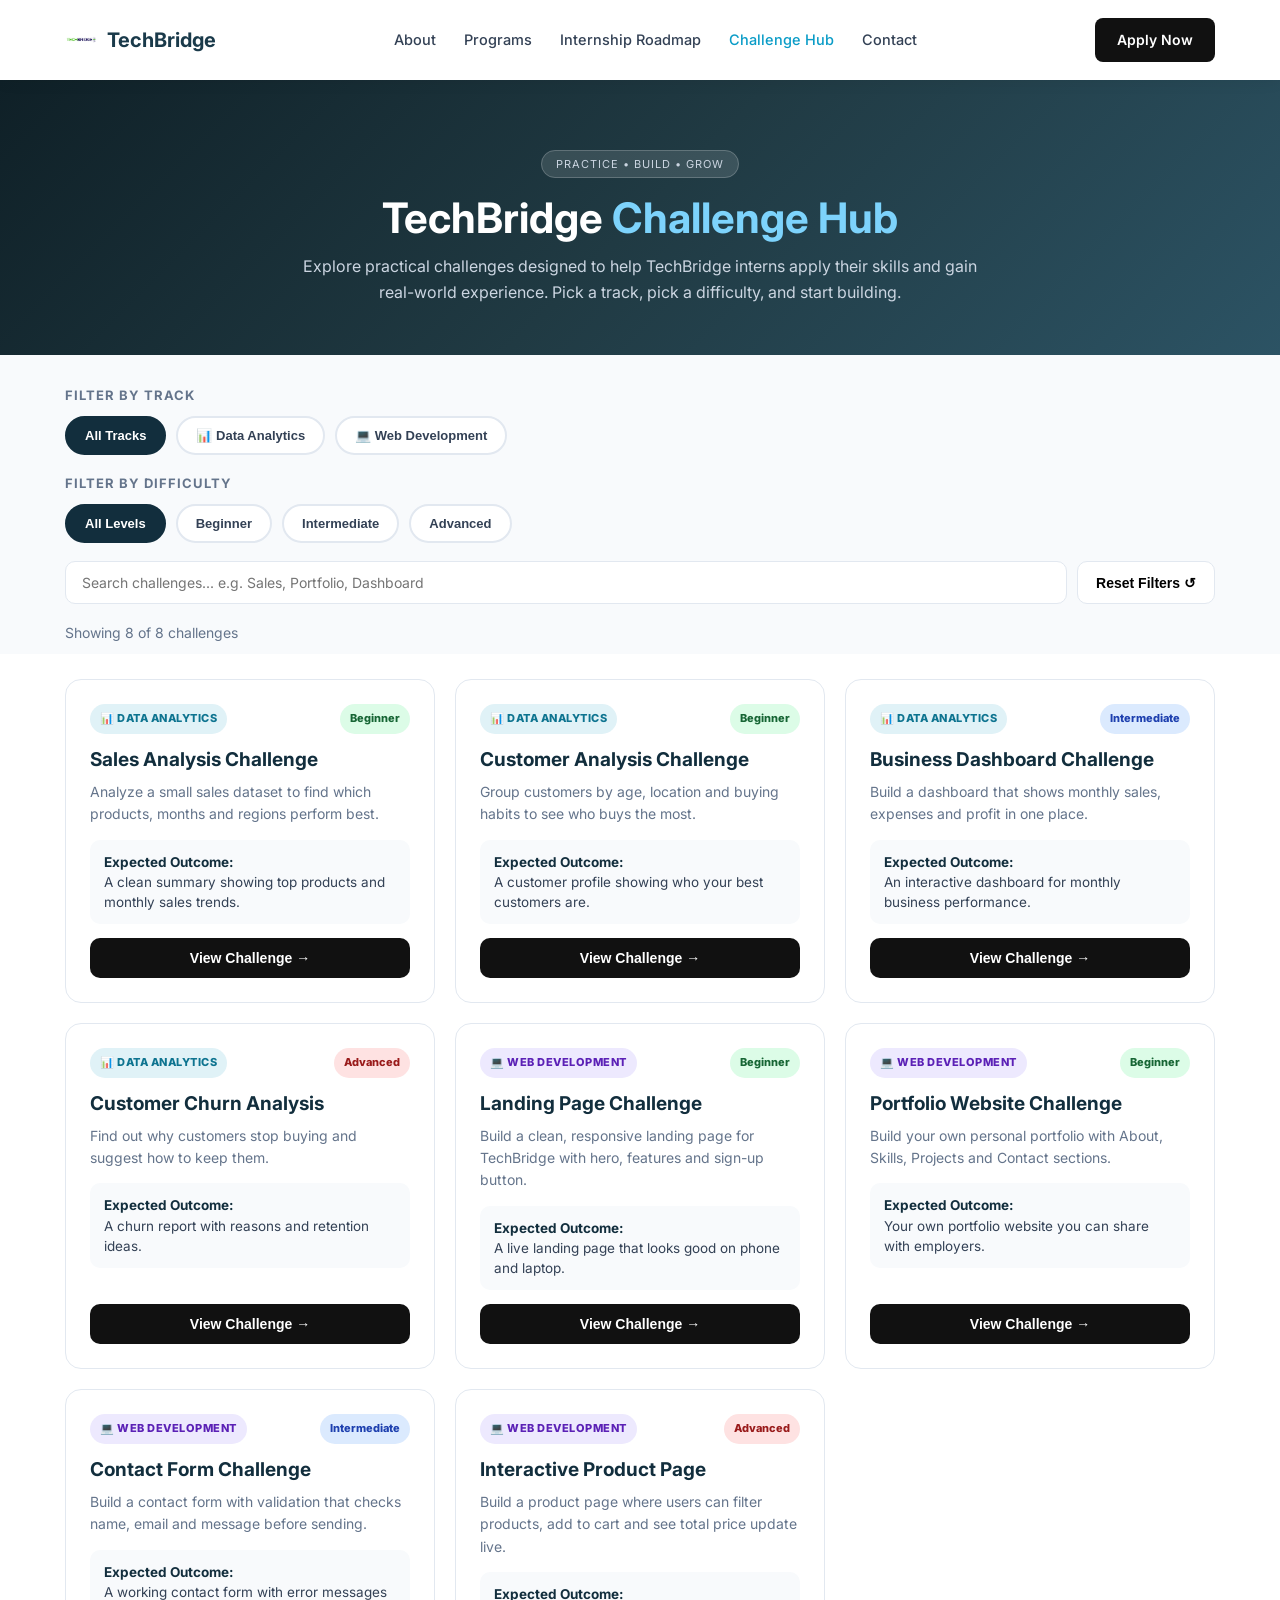
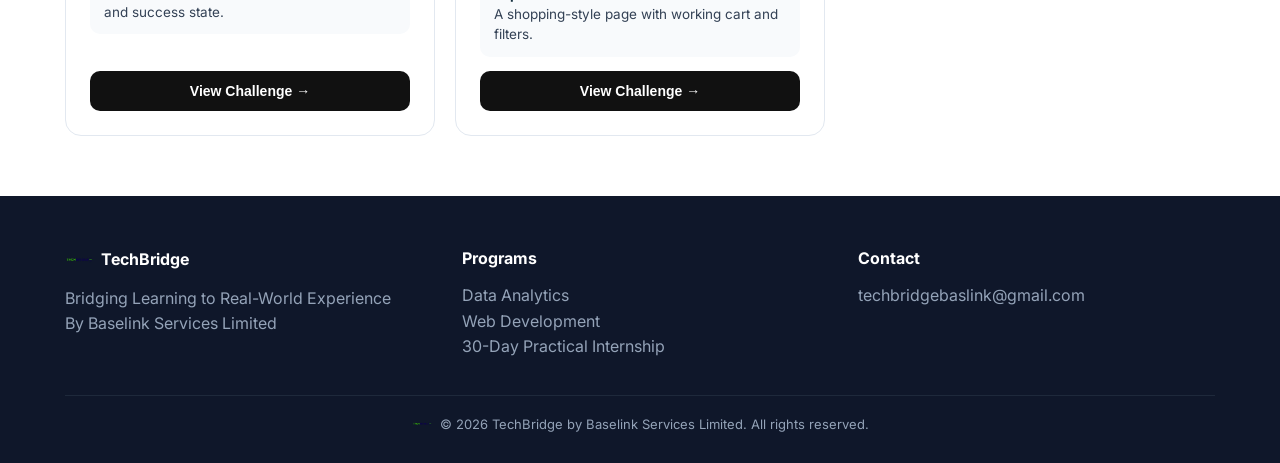
==== challenges.html @ 9f3c5fed "Add files via upload" ====
<!DOCTYPE html>
<html lang="en">
<head>
<meta charset="UTF-8">
<meta name="viewport" content="width=device-width, initial-scale=1.0">
<title>Challenge Hub - TechBridge by Baselink Services</title>
<link rel="icon" type="image/png" href="logo.png">
<link rel="stylesheet" href="style.css">
<link href="https://fonts.googleapis.com/css2?family=Inter:wght@400;600;700&display=swap" rel="stylesheet">
<style>
.challenges-hero{padding:70px 0 50px 0;background:linear-gradient(135deg,#0f2027 0%,#203a43 50%,#2c5364 100%);color:#fff;text-align:center}
.challenges-hero h1{font-size:42px;line-height:1.15;margin:18px 0 12px}
.challenges-hero h1 span{color:#7dd3fc}
.challenges-hero p{color:#cbd5e1;max-width:700px;margin:0 auto;font-size:16px}
.filters-wrap{background:#f8fafc;padding:30px 0 10px}
.filter-group{margin-bottom:18px}
.filter-label{font-size:13px;font-weight:700;letter-spacing:1px;text-transform:uppercase;color:#64748b;margin-bottom:10px}
.filter-row{display:flex;gap:10px;flex-wrap:wrap}
.filter-btn{padding:10px 18px;border:2px solid #e2e8f0;background:#fff;border-radius:999px;cursor:pointer;font-weight:700;font-size:13px;color:#334155}
.filter-btn.active{background:#122e3d;color:#fff;border-color:#122e3d}
.filter-btn.active-blue{background:#2563eb;border-color:#2563eb;color:#fff}
.search-row{display:flex;gap:10px;flex-wrap:wrap;margin-top:18px}
.search-input{flex:1;min-width:220px;padding:12px 16px;border:1px solid #e2e8f0;border-radius:10px;font-size:14px;font-family:inherit}
.reset-btn{padding:12px 18px;border:1px solid #e2e8f0;background:#fff;border-radius:10px;cursor:pointer;font-weight:700;font-size:14px}
.results-text{margin:18px 0 0;color:#64748b;font-size:14px}
.challenges-grid{display:grid;grid-template-columns:1fr 1fr 1fr;gap:20px;padding:25px 0 60px}
.ch-card{background:#fff;border:1px solid #e2e8f0;border-radius:16px;padding:24px;display:flex;flex-direction:column}
.ch-card.hidden{display:none}
.ch-top{display:flex;justify-content:space-between;align-items:flex-start;gap:10px}
.track-tag{font-size:11px;font-weight:800;padding:6px 10px;border-radius:999px;letter-spacing:0.5px;text-transform:uppercase}
.track-tag.data{background:#e0f2f7;color:#0e7490}
.track-tag.web{background:#ede9fe;color:#5b21b6}
.diff-tag{font-size:11px;font-weight:800;padding:6px 10px;border-radius:999px}
.diff-tag.Beginner{background:#dcfce7;color:#166534}
.diff-tag.Intermediate{background:#dbeafe;color:#1e40af}
.diff-tag.Advanced{background:#fee2e2;color:#991b1b}
.ch-card h3{font-size:19px;color:#122e3d;margin:14px 0 8px;line-height:1.3}
.ch-card p{font-size:14px;color:#64748b;line-height:1.6}
.outcome-box{background:#f8fafc;border-radius:10px;padding:12px 14px;margin:14px 0;font-size:13.5px;color:#334155;line-height:1.5}
.outcome-box strong{color:#122e3d}
.view-btn{margin-top:auto;background:#111;color:#fff;border:none;padding:12px;border-radius:10px;font-weight:700;cursor:pointer;font-size:14px;width:100%}
.view-btn:hover{background:#0a9cc7}
.no-results{display:none;text-align:center;padding:40px;background:#fff;border:1px dashed #cbd5e1;border-radius:16px;margin-bottom:50px}
.no-results h3{color:#122e3d}
.no-results p{color:#64748b}
/* Modal */
.modal-overlay{display:none;position:fixed;inset:0;background:rgba(0,0,0,0.6);z-index:100;align-items:center;justify-content:center;padding:16px}
.modal-overlay.open{display:flex}
.modal{background:#fff;border-radius:18px;max-width:600px;width:100%;max-height:90vh;overflow-y:auto;padding:28px;position:relative}
.modal-close{position:absolute;top:14px;right:14px;background:#f1f5f9;border:none;width:36px;height:36px;border-radius:50%;cursor:pointer;font-size:18px}
.modal h2{color:#122e3d;font-size:24px;padding-right:30px;line-height:1.3}
.modal-meta{display:flex;gap:8px;flex-wrap:wrap;margin:14px 0}
.modal-section{margin-top:18px}
.modal-section h4{color:#122e3d;font-size:14px;margin-bottom:6px}
.modal-section p,.modal-section li{color:#475569;font-size:14px;line-height:1.6}
.modal-section ul{padding-left:18px}
@media(max-width:900px){.challenges-grid{grid-template-columns:1fr 1fr}.challenges-hero h1{font-size:32px}}
@media(max-width:600px){.challenges-grid{grid-template-columns:1fr}.filter-row{overflow-x:auto;flex-wrap:nowrap;padding-bottom:6px}.search-row{flex-direction:column}.modal{padding:20px}}
</style>
</head>
<body>
<nav class="navbar"><div class="container">
<div class="logo"><img src="logo.png" alt="TechBridge Logo" style="height:32px;width:32px;object-fit:contain;border-radius:6px;"><span>TechBridge</span></div>
<ul class="nav-links">
<li><a href="index.html#about">About</a></li>
<li><a href="programs.html">Programs</a></li>
<li><a href="roadmap.html">Internship Roadmap</a></li>
<li><a href="challenges.html" style="color:#0a9cc7;">Challenge Hub</a></li>
<li><a href="index.html#contact">Contact</a></li>
</ul>
<a href="https://forms.gle/8EbdSy5ttGfLZfjv5" target="_blank" class="btn btn-primary">Apply Now</a>
</div></nav>

<section class="challenges-hero"><div class="container">
<span class="badge">PRACTICE • BUILD • GROW</span>
<h1>TechBridge <span>Challenge Hub</span></h1>
<p>Explore practical challenges designed to help TechBridge interns apply their skills and gain real-world experience. Pick a track, pick a difficulty, and start building.</p>
</div></section>

<section class="filters-wrap"><div class="container">
<div class="filter-group"><div class="filter-label">Filter by Track</div><div class="filter-row" id="trackFilters">
<button class="filter-btn active" data-track="All">All Tracks</button>
<button class="filter-btn" data-track="Data Analytics">📊 Data Analytics</button>
<button class="filter-btn" data-track="Web Development">💻 Web Development</button>
</div></div>
<div class="filter-group"><div class="filter-label">Filter by Difficulty</div><div class="filter-row" id="diffFilters">
<button class="filter-btn active" data-diff="All">All Levels</button>
<button class="filter-btn" data-diff="Beginner">Beginner</button>
<button class="filter-btn" data-diff="Intermediate">Intermediate</button>
<button class="filter-btn" data-diff="Advanced">Advanced</button>
</div></div>
<div class="search-row">
<input type="text" id="searchInput" class="search-input" placeholder="Search challenges... e.g. Sales, Portfolio, Dashboard">
<button class="reset-btn" id="resetBtn">Reset Filters ↺</button>
</div>
<p class="results-text" id="resultsText">Showing 8 of 8 challenges</p>
</div></section>

<section><div class="container">
<div class="challenges-grid" id="challengesGrid"></div>
<div class="no-results" id="noResults"><h3>No challenges found 😕</h3><p>Try a different track, difficulty, or search word.</p><button class="btn btn-primary" id="resetBtn2" style="margin-top:14px;border:none;cursor:pointer">Show All Challenges</button></div>
</div></section>

<footer class="footer"><div class="container"><div class="footer-grid">
<div><h4 style="display:flex;align-items:center;gap:8px;"><img src="logo.png" alt="TechBridge Logo" style="height:28px;width:28px;object-fit:contain;border-radius:4px;">TechBridge</h4><p>Bridging Learning to Real-World Experience<br>By Baselink Services Limited</p></div>
<div><h4>Programs</h4><p>Data Analytics<br>Web Development<br>30-Day Practical Internship</p></div>
<div><h4>Contact</h4><p>techbridgebaslink@gmail.com</p></div>
</div><div class="footer-bottom" style="display:flex;align-items:center;justify-content:center;gap:8px;"><img src="logo.png" alt="TechBridge" style="height:20px;width:20px;object-fit:contain;">© 2026 TechBridge by Baselink Services Limited. All rights reserved.</div></div></footer>

<!-- MODAL -->
<div class="modal-overlay" id="modalOverlay"><div class="modal">
<button class="modal-close" id="modalClose">×</button>
<h2 id="modalTitle"></h2>
<div class="modal-meta" id="modalMeta"></div>
<div class="modal-section"><h4>🎯 Objective</h4><p id="modalObjective"></p></div>
<div class="modal-section"><h4>🛠️ Skills Required</h4><p id="modalSkills"></p></div>
<div class="modal-section"><h4>🧰 Tools You Can Use</h4><p id="modalTools"></p></div>
<div class="modal-section"><h4>📦 What You Need To Produce</h4><p id="modalDeliverable"></p></div>
<div class="modal-section"><h4>⏱️ Estimated Time & Expected Result</h4><p id="modalTime"></p><p id="modalResult" style="margin-top:6px"></p></div>
<a href="https://forms.gle/8EbdSy5ttGfLZfjv5" target="_blank" class="btn btn-primary" style="display:block;text-align:center;margin-top:20px">Apply To Try This Challenge</a>
</div></div>

<script>
const challenges = [
{title:"Sales Analysis Challenge", track:"Data Analytics", diff:"Beginner", desc:"Analyze a small sales dataset to find which products, months and regions perform best.", outcome:"A clean summary showing top products and monthly sales trends.", objective:"Analyze sales information and identify important trends that can help a business make better decisions.", skills:"Excel / Google Sheets, data cleaning, basic formulas, sorting and filtering", tools:"Google Sheets, Excel", deliverable:"A cleaned sales sheet + 2 charts + 1 short summary of findings", time:"2-3 days • Beginner friendly", result:"A simple report showing best-selling products, slowest months, and 3 recommendations."},
{title:"Customer Analysis Challenge", track:"Data Analytics", diff:"Beginner", desc:"Group customers by age, location and buying habits to see who buys the most.", outcome:"A customer profile showing who your best customers are.", objective:"Understand different customer groups and what drives their purchases.", skills:"Data cleaning, COUNTIF, Pivot Tables, basic charts", tools:"Google Sheets, Excel", deliverable:"Pivot table + customer breakdown chart + short insights", time:"2-3 days", result:"A clear breakdown of top customer groups and what they buy."},
{title:"Business Dashboard Challenge", track:"Data Analytics", diff:"Intermediate", desc:"Build a dashboard that shows monthly sales, expenses and profit in one place.", outcome:"An interactive dashboard for monthly business performance.", objective:"Turn raw business data into a dashboard a manager can read in 1 minute.", skills:"Data cleaning, Pivot Tables, charts, dashboard layout", tools:"Google Sheets / Excel, Canva for layout", deliverable:"1 dashboard sheet with KPIs, charts and filters", time:"3-4 days", result:"A dashboard showing monthly sales, profit, top products and trends."},
{title:"Customer Churn Analysis", track:"Data Analytics", diff:"Advanced", desc:"Find out why customers stop buying and suggest how to keep them.", outcome:"A churn report with reasons and retention ideas.", objective:"Analyze customer data to spot patterns in customers who leave.", skills:"SQL basics, data cleaning, analysis, storytelling with data", tools:"Google Sheets, SQL, Excel", deliverable:"Churn analysis + charts + 5 retention recommendations", time:"4-5 days", result:"A report showing churn rate, common reasons, and how to reduce it."},
{title:"Landing Page Challenge", track:"Web Development", diff:"Beginner", desc:"Build a clean, responsive landing page for TechBridge with hero, features and sign-up button.", outcome:"A live landing page that looks good on phone and laptop.", objective:"Create a professional landing page using HTML and CSS.", skills:"HTML, CSS, responsive design, layout", tools:"VS Code, Chrome, Netlify", deliverable:"1 landing page (index.html + style.css) deployed online", time:"2-3 days", result:"A responsive TechBridge landing page with working links."},
{title:"Portfolio Website Challenge", track:"Web Development", diff:"Beginner", desc:"Build your own personal portfolio with About, Skills, Projects and Contact sections.", outcome:"Your own portfolio website you can share with employers.", objective:"Showcase your skills and projects in a personal website.", skills:"HTML, CSS, responsive design", tools:"VS Code, GitHub, Netlify", deliverable:"Multi-section portfolio website with your real projects", time:"3-4 days", result:"A shareable portfolio link with your work and contact info."},
{title:"Contact Form Challenge", track:"Web Development", diff:"Intermediate", desc:"Build a contact form with validation that checks name, email and message before sending.", outcome:"A working contact form with error messages and success state.", objective:"Build a form that validates user input using JavaScript.", skills:"HTML, CSS, JavaScript, form validation", tools:"VS Code, JavaScript", deliverable:"Contact page with validated form + success message", time:"2-3 days", result:"A form that stops empty/invalid submissions and confirms success."},
{title:"Interactive Product Page", track:"Web Development", diff:"Advanced", desc:"Build a product page where users can filter products, add to cart and see total price update live.", outcome:"A shopping-style page with working cart and filters.", objective:"Build an interactive page that responds to user actions without refreshing.", skills:"HTML, CSS, JavaScript, DOM, arrays, events", tools:"VS Code, JavaScript", deliverable:"Product page + filter buttons + working cart", time:"4-5 days", result:"A page where filtering and cart update instantly with JavaScript."}
];
let selectedTrack="All", selectedDiff="All", searchText="";
const grid=document.getElementById('challengesGrid');
function render(){
  grid.innerHTML="";
  let shown=0;
  challenges.forEach((c,i)=>{
    const matchTrack = selectedTrack==="All" || c.track===selectedTrack;
    const matchDiff = selectedDiff==="All" || c.diff===selectedDiff;
    const matchSearch = c.title.toLowerCase().includes(searchText) || c.desc.toLowerCase().includes(searchText);
    if(matchTrack && matchDiff && matchSearch){
      shown++;
      const card=document.createElement('div');
      card.className='ch-card';
      card.innerHTML=`<div class="ch-top"><span class="track-tag ${c.track==='Data Analytics'?'data':'web'}">${c.track==='Data Analytics'?'📊 Data Analytics':'💻 Web Development'}</span><span class="diff-tag ${c.diff}">${c.diff}</span></div><h3>${c.title}</h3><p>${c.desc}</p><div class="outcome-box"><strong>Expected Outcome:</strong><br>${c.outcome}</div><button class="view-btn" onclick="openModal(${i})">View Challenge →</button>`;
      grid.appendChild(card);
    }
  });
  document.getElementById('resultsText').textContent=`Showing ${shown} of ${challenges.length} challenges`;
  document.getElementById('noResults').style.display = shown===0 ? 'block' : 'none';
}
function openModal(i){
  const c=challenges[i];
  document.getElementById('modalTitle').textContent=c.title;
  document.getElementById('modalMeta').innerHTML=`<span class="track-tag ${c.track==='Data Analytics'?'data':'web'}">${c.track}</span><span class="diff-tag ${c.diff}">${c.diff}</span>`;
  document.getElementById('modalObjective').textContent=c.objective;
  document.getElementById('modalSkills').textContent=c.skills;
  document.getElementById('modalTools').textContent=c.tools;
  document.getElementById('modalDeliverable').textContent=c.deliverable;
  document.getElementById('modalTime').textContent="⏱️ "+c.time;
  document.getElementById('modalResult').textContent="✅ Expected Result: "+c.result;
  document.getElementById('modalOverlay').classList.add('open');
}
function closeModal(){document.getElementById('modalOverlay').classList.remove('open');}
document.getElementById('modalClose').onclick=closeModal;
document.getElementById('modalOverlay').onclick=(e)=>{if(e.target.id==='modalOverlay') closeModal();};
document.querySelectorAll('#trackFilters .filter-btn').forEach(btn=>{btn.onclick=()=>{document.querySelectorAll('#trackFilters .filter-btn').forEach(b=>b.classList.remove('active'));btn.classList.add('active');selectedTrack=btn.dataset.track;render();}});
document.querySelectorAll('#diffFilters .filter-btn').forEach(btn=>{btn.onclick=()=>{document.querySelectorAll('#diffFilters .filter-btn').forEach(b=>b.classList.remove('active'));btn.classList.add('active');selectedDiff=btn.dataset.diff;render();}});
document.getElementById('searchInput').oninput=(e)=>{searchText=e.target.value.toLowerCase();render();};
function resetAll(){selectedTrack="All";selectedDiff="All";searchText="";document.getElementById('searchInput').value="";document.querySelectorAll('.filter-btn').forEach(b=>b.classList.remove('active'));document.querySelector('#trackFilters .filter-btn').classList.add('active');document.querySelector('#diffFilters .filter-btn').classList.add('active');render();}
document.getElementById('resetBtn').onclick=resetAll;
document.getElementById('resetBtn2').onclick=resetAll;
render();
</script>
</body>
</html>
---- style.css ----
* { margin:0; padding:0; box-sizing:border-box; }
body { font-family: 'Inter', sans-serif; background:#fff; color:#1e293b; line-height:1.6; }
.container { width:90%; max-width:1150px; margin:0 auto; }
a { text-decoration:none; }

/* HEADER FIX - Left/Right Horizontal Arrangement */
.navbar { background:#fff; padding:18px 0; position:sticky; top:0; z-index:10; box-shadow:0 2px 15px rgba(0,0,0,0.06); }
.navbar .container { display:flex; justify-content:space-between; align-items:center; }
.logo { display:flex; align-items:center; gap:10px; font-weight:700; font-size:20px; color:#1a3a4a; }
.logo-icon { background:#1a3a4a; color:#fff; width:36px; height:36px; display:flex; align-items:center; justify-content:center; border-radius:7px; font-size:14px; }
.nav-links { display:flex; list-style:none; gap:28px; flex-direction:row; }
.nav-links a { color:#334155; font-weight:500; font-size:14.5px; transition:0.3s; }
.nav-links a:hover { color:#0a9cc7; } /* HOVER COLOR CHANGE */
.btn { padding:11px 22px; border-radius:8px; font-weight:600; font-size:14px; display:inline-block; transition:0.3s; }
.btn-primary { background:#111; color:#fff; }
.btn-primary:hover { background:#0a9cc7; }
.btn-secondary { background:#fff; color:#111; border:1px solid #e2e8f0; }
.btn-secondary:hover { color:#0a9cc7; border-color:#0a9cc7; }
.btn-light { background:#fff; color:#1a3a4a; margin-top:15px; }
.btn-whatsapp { background:#25D366; color:#fff; margin-top:15px; }

/* HERO - BIG BOX RESPONSIVE + NOT BLACK/WHITE + COLOR */
.hero { 
  background: linear-gradient(135deg, #0f2027 0%, #203a43 50%, #2c5364 100%);
  color:#fff; 
  padding:95px 0 90px 0; 
  text-align:center;
  width:100%;
}
.badge { background:rgba(255,255,255,0.12); border:1px solid rgba(255,255,255,0.2); color:#cbd5e1; padding:6px 14px; border-radius:20px; font-size:11px; text-transform:uppercase; letter-spacing:1px; }
.hero h1 { font-size:52px; font-weight:800; line-height:1.1; margin:22px 0 16px 0; }
.hero h1 span { color:#7dd3fc; }
.hero p { color:#cbd5e1; max-width:700px; margin:0 auto; font-size:17px; }
.hero-buttons { margin-top:30px; display:flex; gap:14px; justify-content:center; flex-wrap:wrap; }
.hero-note { margin-top:22px !important; font-size:13px !important; color:#94a3b8 !important; }

/* ABOUT - WHAT IS TECHBRIDGE DARK BOX + WHO IS IT FOR LIGHT BOX */
.about { padding:75px 0; background:#f8fafc; }
.about-grid { display:flex; gap:28px; align-items:stretch; }
/* DARKER BOX - What is TechBridge */
.about-grid > div:first-child {
  flex:1.2;
  background:#122e3d;
  color:#fff;
  border-radius:18px;
  padding:36px;
}
.about-grid > div:first-child h2 { color:#fff; font-size:28px; margin-bottom:14px; }
.about-grid > div:first-child p { color:#cbd5e1; margin-bottom:12px; }
.about-grid > div:first-child strong { color:#fff; }
.check-list { list-style:none; margin-top:10px; }
.check-list li { color:#cbd5e1; margin-bottom:8px; font-size:14.5px; }
/* LIGHTER BOX - Who is it for - compliments dark */
.about-box {
  flex:0.8;
  background:#e0f2f7;
  border:1px solid #b8e2ed;
  border-radius:18px;
  padding:30px;
}
.about-box h3 { color:#122e3d; font-size:20px; margin-bottom:18px; }
.who-item { background:#fff; border:1px solid #d6eef5; border-radius:12px; padding:14px 16px; margin-bottom:12px; display:flex; flex-direction:column; }
.who-item strong { color:#122e3d; font-size:14px; }
.who-item span { color:#64748b; font-size:13px; margin-top:3px; }

/* PROGRAMS */
.programs { padding:70px 0; text-align:center; }
.section-title { font-size:32px; color:#122e3d; }
.section-subtitle { color:#64748b; margin:10px 0 35px 0; }
.program-cards { display:flex; gap:24px; text-align:left; }
.card { flex:1; background:#fff; border:1px solid #e2e8f0; border-radius:16px; padding:30px; }
.card-dark { background:#122e3d; color:#fff; border-color:#122e3d; }
.card-dark p { color:#cbd5e1; }
.card-dark ul li { color:#cbd5e1; }
.card-icon { font-size:30px; margin-bottom:14px; }
.card h3 { margin-bottom:10px; }
.card p { font-size:14.5px; color:#64748b; margin-bottom:14px; }
.card ul { list-style:none; }
.card ul li { font-size:13.5px; margin-bottom:6px; color:#64748b; }

/* INTERNSHIP */
.internship { padding:60px 0; }
.internship-box { background:linear-gradient(135deg, #122e3d, #2c5364); border-radius:20px; padding:50px; color:#fff; display:flex; gap:40px; }
.badge-light { background:rgba(255,255,255,0.15); color:#fff; }
.internship-box h2 { font-size:32px; margin:18px 0 12px 0; }
.internship-box p { color:#cbd5e1; }
.benefits { display:grid; grid-template-columns:1fr 1fr; gap:12px; margin:25px 0; }
.benefit { background:rgba(255,255,255,0.08); padding:10px 14px; border-radius:8px; font-size:14px; }
.internship-right { display:flex; flex-direction:column; gap:16px; min-width:160px; }
.stat { background:rgba(255,255,255,0.08); padding:20px; border-radius:12px; text-align:center; }
.stat h3 { font-size:18px; }
.stat p { font-size:12.5px; color:#94a3b8; }

/* CONTACT */
.community { padding:70px 0; background:#f8fafc; }
.community-grid { display:flex; gap:24px; margin-top:30px; }
.community-card, .contact-card { flex:1; background:#fff; border:1px solid #e2e8f0; border-radius:16px; padding:30px; }
.email-box { background:#f1f5f9; padding:12px; border-radius:8px; font-weight:600; color:#122e3d; margin:12px 0; }
.socials a { color:#0a9cc7; font-size:14px; line-height:2; }

/* FOOTER */
.footer { background:#0f172a; color:#94a3b8; padding:50px 0 28px 0; }
.footer-grid { display:flex; gap:40px; }
.footer-grid div { flex:1; }
.footer-grid h4 { color:#fff; margin-bottom:12px; }
.footer-bottom { margin-top:35px; border-top:1px solid #1e293b; padding-top:18px; text-align:center; font-size:13px; }

/* RESPONSIVE - FITS PHONE AND SYSTEM */
@media (max-width:768px){
  .navbar .container { flex-direction:column; gap:15px; }
  .nav-links { gap:18px; flex-wrap:wrap; justify-content:center; }
  .hero h1 { font-size:32px; }
  .about-grid, .program-cards, .internship-box, .community-grid, .footer-grid { flex-direction:column; }
  .about-grid > div:first-child, .about-box { width:100%; }
  .benefits { grid-template-columns:1fr; }
  .internship-box { padding:30px 20px; }
  .hero-buttons { flex-direction:column; align-items:center; }
}
/* PROGRAMS PAGE EXTRA */
.comparison-table { display:flex; }
@media (max-width:768px){
  .comparison-table { flex-direction:column; }
}
/* === TASK 3: INTERNSHIP TIMELINE === */
.small-hero { padding: 60px 0; min-height: auto; }
.small-hero h1 { font-size: 2.5rem; }
.progress-labels { display:flex; gap:10px; margin-top:15px; font-weight:600; color:#6b7280; }

.timeline { position:relative; max-width:800px; margin:0 auto; padding-left:40px; border-left:2px solid #e5e7eb; }
.timeline-item { display:flex; gap:20px; margin-bottom:30px; position:relative; }
.timeline-day { position:absolute; left:-52px; display:flex; align-items:center; gap:10px; }
.timeline-day .day { font-weight:700; font-size:0.9rem; background:#fff; padding:2px 8px; border:1px solid #e5e7eb; border-radius:20px; }
.dot { width:14px; height:14px; background:#e5e7eb; border-radius:50%; border:2px solid #fff; box-shadow:0 0 0 2px #e5e7eb; }
.dot.active { background:#111827; box-shadow:0 0 0 2px #111827; }
.dot.final { background:#2563eb; box-shadow:0 0 0 2px #2563eb; }

.task-card { background:#fff; border:1px solid #e5e7eb; border-radius:12px; padding:20px; width:100%; transition:0.2s; }
.task-card:hover { transform:translateY(-3px); box-shadow:0 10px 25px rgba(0,0,0,0.07); }
.task-top { display:flex; justify-content:space-between; align-items:center; margin-bottom:10px; }
.task-num { font-weight:700; color:#9ca3af; font-size:0.85rem; }
.task-card h3 { margin:5px 0 8px 0; }
.task-card p { color:#6b7280; font-size:0.95rem; }
.task-meta { margin-top:10px; font-size:0.8rem; color:#9ca3af; }
.active-card { border-color:#111827; background:#f9fafb; }
.final-card { border-color:#2563eb; }
.current-badge { display:inline-block; margin-top:10px; background:#111827; color:#fff; font-size:0.75rem; padding:4px 10px; border-radius:20px; }

.tag.intermediate { background:#fef3c7; color:#92400e; }
.tag.advanced { background:#fee2e2; color:#991b1b; }

@media (max-width: 768px) {
    .timeline { padding-left:20px; border-left:2px solid #e5e7eb; }
    .timeline-day { left:-42px; }
    .timeline-item { flex-direction:column; }
}
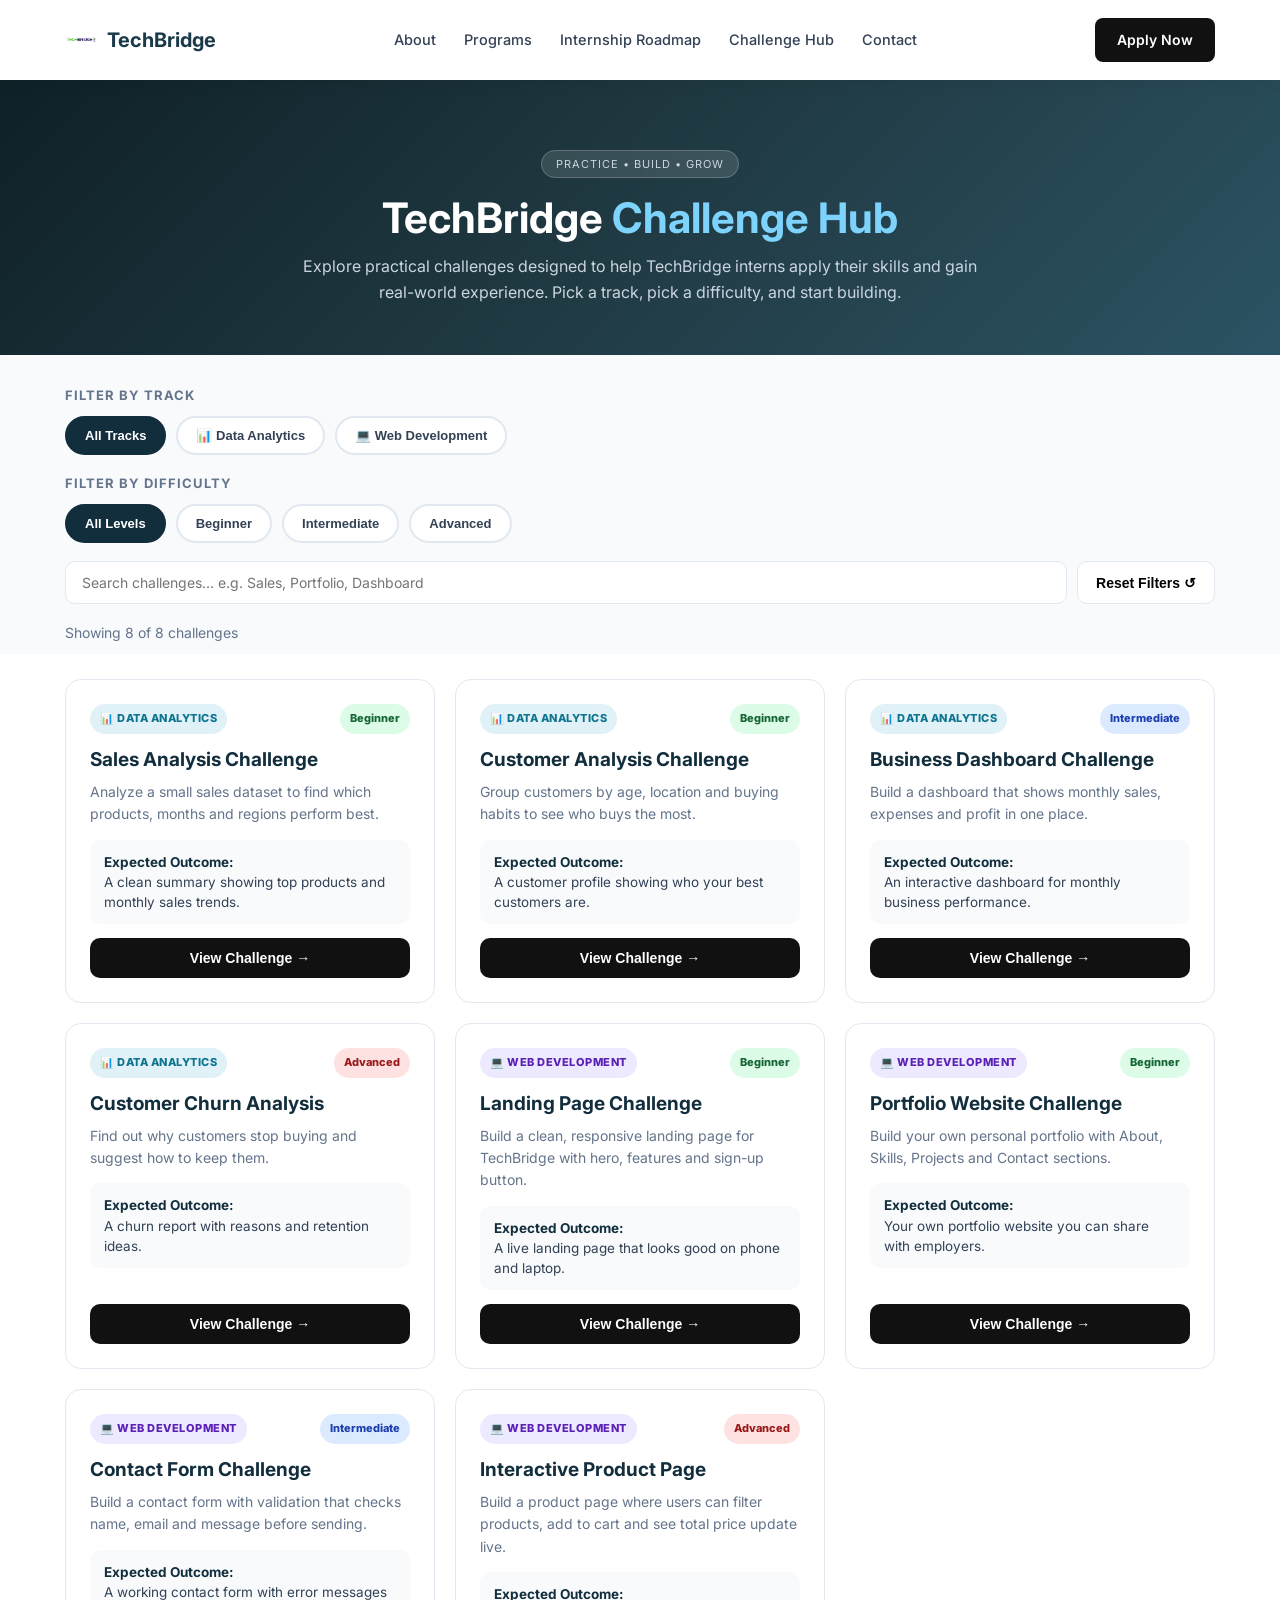
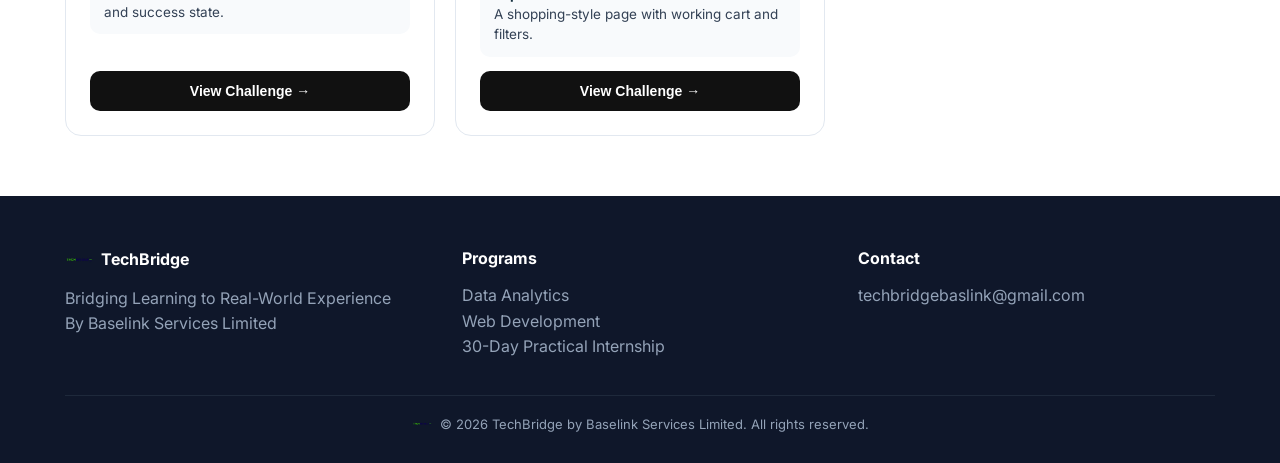
==== commit 53aa0c87: "Fix HTML encoding issues in challenges.html" ====
--- a/challenges.html
+++ b/challenges.html
@@ -65,7 +65,7 @@
 <li><a href="index.html#about">About</a></li>
 <li><a href="programs.html">Programs</a></li>
 <li><a href="roadmap.html">Internship Roadmap</a></li>
-<li><a href="challenges.html" style="color:#0a9cc7;">Challenge Hub</a></li>
+<li><a href="challenges.html">Challenge Hub</a></li>
 <li><a href="index.html#contact">Contact</a></li>
 </ul>
 <a href="https://forms.gle/8EbdSy5ttGfLZfjv5" target="_blank" class="btn btn-primary">Apply Now</a>
@@ -175,4 +175,4 @@
 render();
 </script>
 </body>
-</html>+</html>
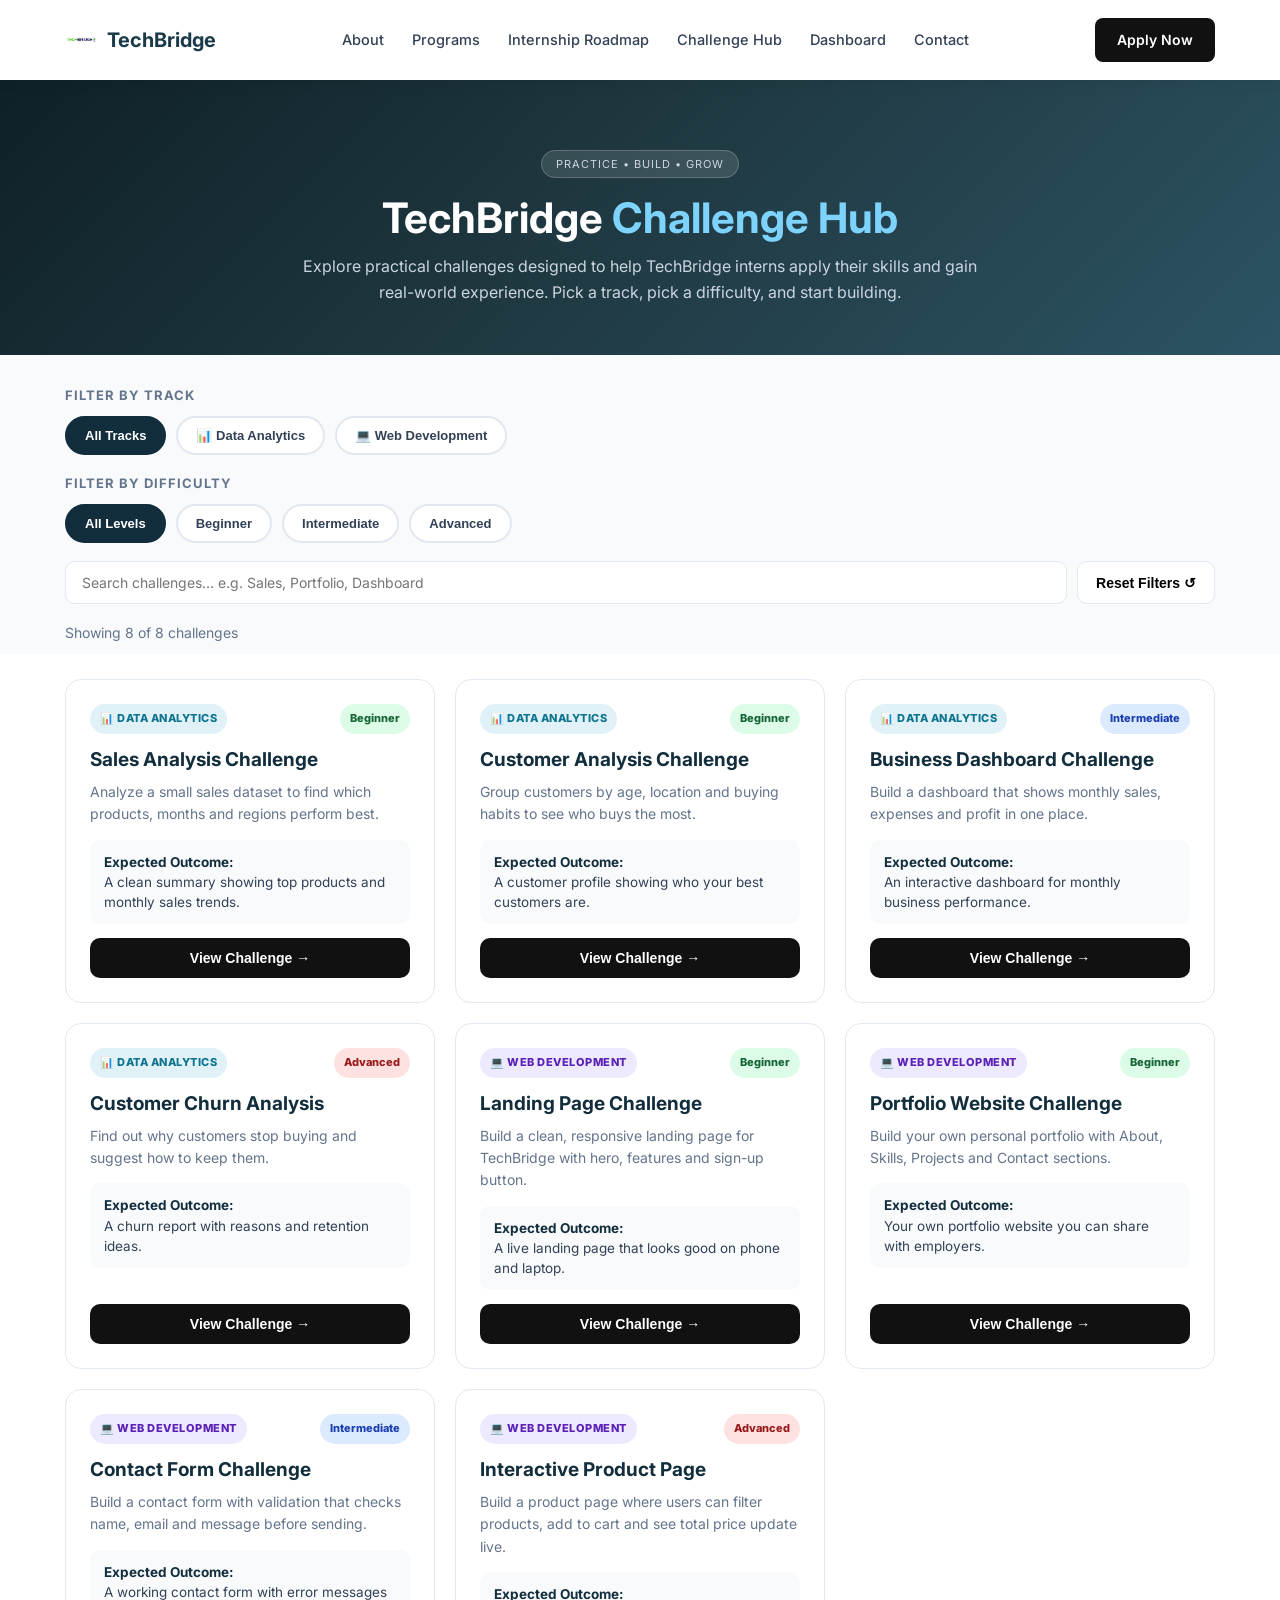
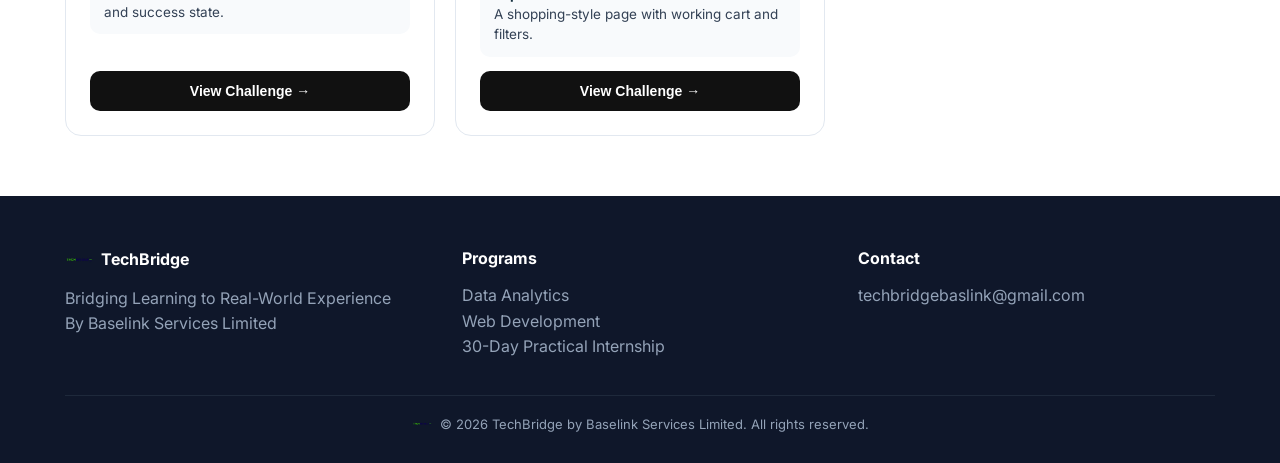
==== commit d83e058d: "Fix HTML encoding issues in challenges.html" ====
--- a/challenges.html
+++ b/challenges.html
@@ -66,6 +66,7 @@
 <li><a href="programs.html">Programs</a></li>
 <li><a href="roadmap.html">Internship Roadmap</a></li>
 <li><a href="challenges.html">Challenge Hub</a></li>
+<li><a href="dashboard.html">Dashboard</a></li>
 <li><a href="index.html#contact">Contact</a></li>
 </ul>
 <a href="https://forms.gle/8EbdSy5ttGfLZfjv5" target="_blank" class="btn btn-primary">Apply Now</a>
